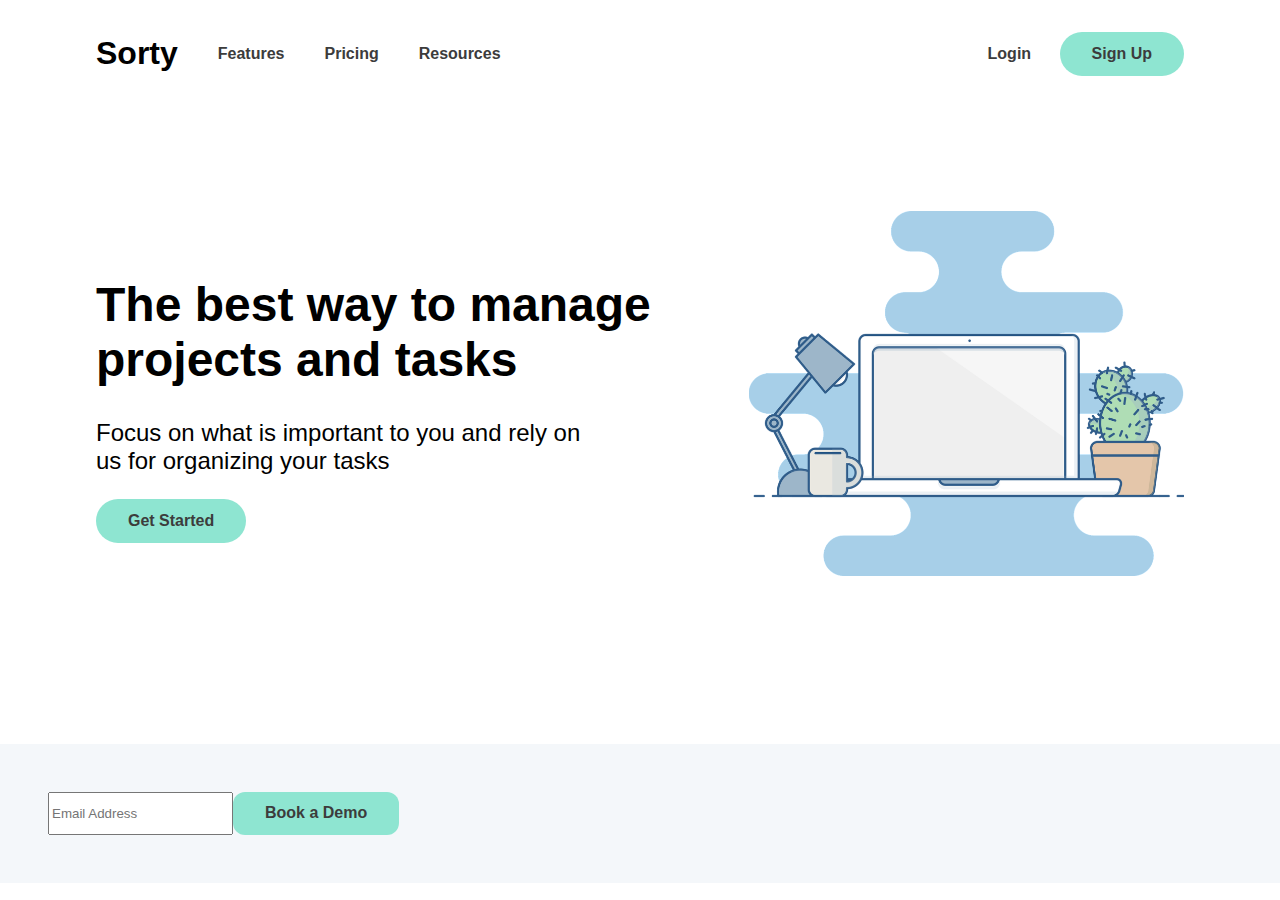
==== css-assessment/index.html @ aa62dfb9 "Add files via upload" ====
<!DOCTYPE html>
<html lang="en">
<head>
    <meta charset="UTF-8">
    <meta http-equiv="X-UA-Compatible" content="IE=edge">
    <meta name="viewport" content="width=device-width, initial-scale=1.0">
    <link rel="stylesheet" href="style.css">
    <title>Sorty</title>
</head>
<body>
    <div class="container">
        <div class="navbar">
            <div class="nav-links">
                <a id="logo">Sorty</a>
                <a href="#">Features</a>
                <a href="#">Pricing</a>
                <a href="#">Resources</a>
            </div>
            <div class="nav-btns">
                <a href="#">Login</a>
                <a href="#" class="greenBtn">Sign Up</a>
            </div>
        </div>
        <div class="banner">
            <div class="banner-text">
                <h1>The best way to manage projects and tasks</h1>
                <p>Focus on what is important to you and rely on us for organizing your tasks</p>
                <a href="#" class="greenBtn">Get Started</a>
            </div>
            <img src="illustration.png" alt="bannerImg" class="banner-img">
        </div>
    </div>
    <div class="demo">
        <input type="text" placeholder="Email Address">
        <a href="#" class="greenBtn demoBtn">Book a Demo</a>
    </div>
</body>
</html>
---- css-assessment/style.css ----
body {
  margin: 0;
  padding: 0;
  box-sizing: border-box;
  font-family: Helvetica;
  display: flex;
  flex-direction: column;
}

.container {
  margin: 2rem 6rem;
}

a {
  text-decoration: none;
  color: #3c3c3c;
  font-weight: bold;
}

#logo {
  font-size: 2rem;
  font-weight: bolder;
  color: #000;
}

.navbar {
  display: flex;
  justify-content: space-between;
  align-items: center;
  width: 100%;
}

.nav-links {
  display: flex;
  align-items: center;
}

.nav-links a {
  margin-right: 2.5rem;
}

.nav-btns a {
  margin-left: 1.5rem;
}

.greenBtn {
  display: inline-block;
  padding: 0.8rem 2rem;
  background-color: #8ee5d1;
  border-radius: 3rem;
}

.banner {
  display: flex;
  align-items: center;
  height: 60vh;
  padding: 3rem 0;
}

.banner-img {
  display: inline-block;
  width: 40%;
}

.banner-text h1 {
  font-size: 3rem;
}

.banner p {
  font-weight: lighter;
  font-size: 1.5rem;
  width: 75%;
}

.demo {
  background-color: #f4f7fa;
  display: flex;
  padding: 3rem;
}

.demoBtn {
  border-radius: 0.75rem;
}
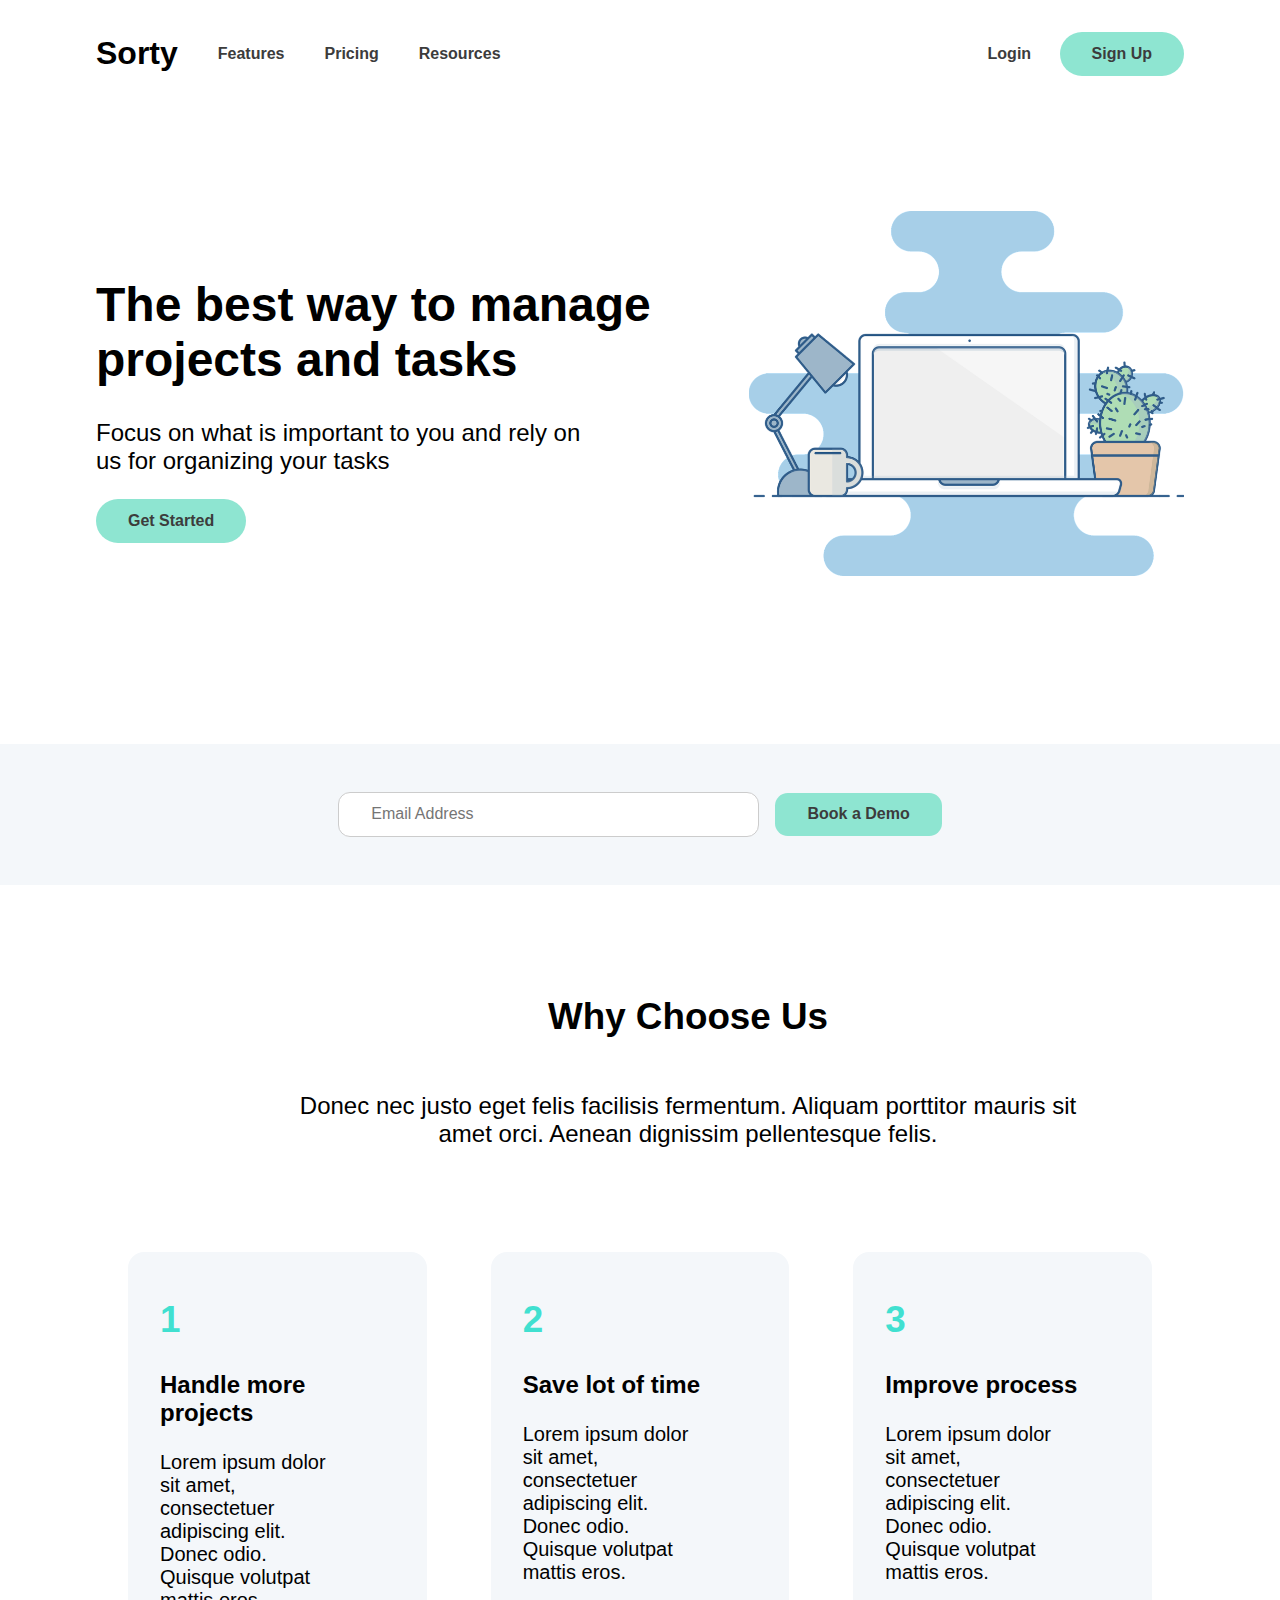
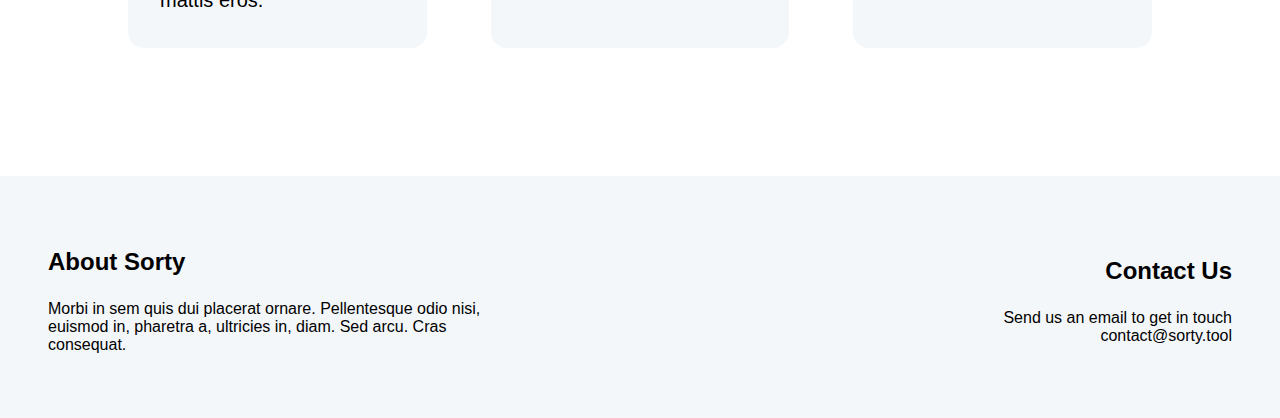
==== commit 6a0bbc38: "final commit" ====
--- a/css-assessment/index.html
+++ b/css-assessment/index.html
@@ -34,5 +34,40 @@
         <input type="text" placeholder="Email Address">
         <a href="#" class="greenBtn demoBtn">Book a Demo</a>
     </div>
+    <div class="container">
+        <div class="secondbanner-text">
+            <h2>Why Choose Us</h2>
+            <p>Donec nec justo eget felis facilisis fermentum. Aliquam porttitor mauris sit amet orci. Aenean dignissim pellentesque
+            felis.</p>
+        </div>
+        <div class="cards">
+            <div class="card">
+                <h2>1</h2>
+                <h3>Handle more projects</h3>
+                <p>Lorem ipsum dolor sit amet, consectetuer adipiscing elit. Donec odio. Quisque volutpat mattis eros.</p>
+            </div>
+            <div class="card">
+                <h2>2</h2>
+                <h3>Save lot of time</h3>
+                <p>Lorem ipsum dolor sit amet, consectetuer adipiscing elit. Donec odio. Quisque volutpat mattis eros.</p>        
+            </div>
+            <div class="card">
+                <h2>3</h2>
+                <h3>Improve process</h3>
+                <p>Lorem ipsum dolor sit amet, consectetuer adipiscing elit. Donec odio. Quisque volutpat mattis eros.</p>
+            </div>
+        </div>
+    </div>
+    <div class="footer">
+        <div class="about">
+            <h3>About Sorty</h3>
+            <p>Morbi in sem quis dui placerat ornare. Pellentesque odio nisi, euismod in, pharetra a, ultricies in, diam. Sed arcu.
+            Cras consequat.</p>
+        </div>
+        <div class="contact">
+            <h3>Contact Us</h3>
+            <p>Send us an email to get in touch<br><b>contact@sorty.tool</b></p>
+        </div>
+    </div>
 </body>
 </html>--- a/css-assessment/style.css
+++ b/css-assessment/style.css
@@ -62,11 +62,11 @@
   width: 40%;
 }
 
-.banner-text h1 {
+.container h1 {
   font-size: 3rem;
 }
 
-.banner p {
+.container p {
   font-weight: lighter;
   font-size: 1.5rem;
   width: 75%;
@@ -76,8 +76,87 @@
   background-color: #f4f7fa;
   display: flex;
   padding: 3rem;
+  align-items: center;
+  justify-content: center;
 }
 
 .demoBtn {
+  border-radius: 0.8rem;
+}
+
+input[type="text"] {
+  width: 30%;
+  padding: 0.8rem 2rem;
   border-radius: 0.75rem;
+  margin-right: 1rem;
+  border: 1px solid #ccc;
+  color: #bbb;
+  font-size: 1rem;
 }
+
+.container h2 {
+  font-size: 2.3rem;
+}
+
+.secondbanner-text {
+  width: 100%;
+  display: flex;
+  flex-direction: column;
+  align-items: center;
+  justify-content: center;
+  margin: 3rem;
+}
+
+.secondbanner-text p {
+  text-align: center;
+}
+
+.cards {
+  display: flex;
+  justify-content: space-evenly;
+  margin-bottom: 4rem;
+}
+
+.card {
+  background-color: #f4f7fa;
+  border-radius: 1rem;
+  padding: 1rem 2rem;
+  margin: 2rem;
+}
+
+.card p {
+  font-size: 1.25rem;
+}
+
+.card h3 {
+  font-size: 1.5rem;
+}
+
+.card h2 {
+  color: turquoise;
+}
+
+.footer {
+  background-color: #f4f7fa;
+  display: flex;
+  padding: 3rem;
+  align-items: center;
+  justify-content: space-between;
+}
+
+.about {
+  width: 40%;
+  text-align: left;
+}
+
+.contact {
+  text-align: right;
+}
+
+.footer h3 {
+  font-size: 1.5rem;
+}
+
+.footer p {
+  font-weight: lighter;
+}
